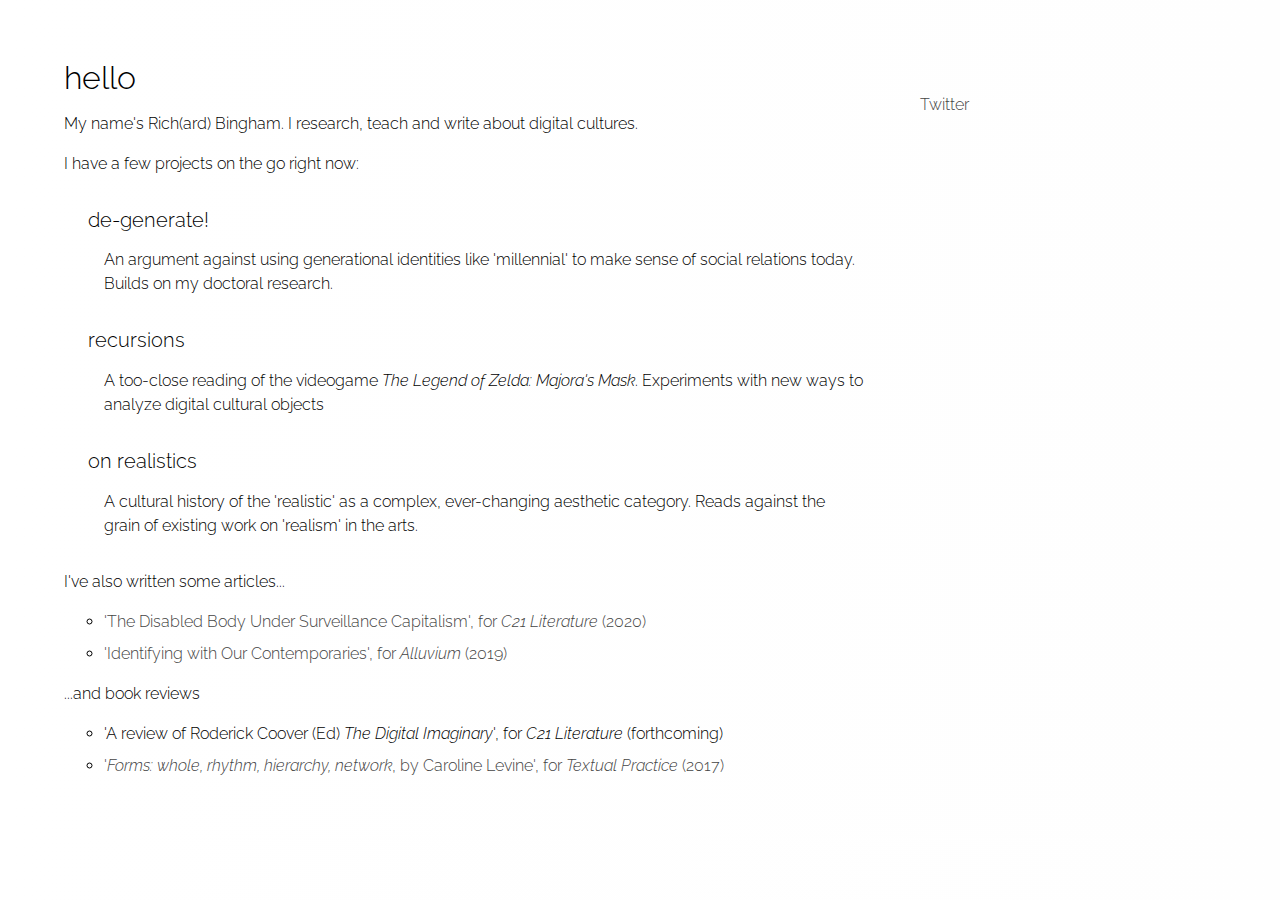
==== index.html @ 7418fbd2 "update" ====
<!doctype html> 

<html>
    <head>
		<meta charset='utf-8'>
        <title>rich bingham</title>
		<link rel='stylesheet' type='text/css' href='normalize.css'> 
		<link rel='stylesheet' type='text/css' href='style.css'>
		<script src='jquery-3.5.1.min.js'></script>
		<script>
		// Fade in body
			$(document).ready(function() {
				$('body').hide().fadeIn(500);
			});
		</script>
    </head>
    <body>
		<div id='centre'>
			<h1>hello</h1>
			<p>My name's Rich(ard) Bingham. I research, teach and write about digital cultures.</p>
			<div class = 'projects'>
				<p>I have a few projects on the go right now:</p>
				<ul>
					<li>
						<h2>de-generate!</h2>
						<p>An argument against using  generational identities like 'millennial' to make sense of social relations today. Builds on my doctoral research.</p>
					</li>
					<li>
						<h2>recursions</h2>
							<p>A too-close reading of the videogame <cite>The Legend of Zelda: Majora's Mask</cite>. Experiments with new ways to analyze digital cultural objects</p>
					</li>
					<li>
						<h2>on realistics</h2>
							<p>A cultural history of the 'realistic' as a complex, ever-changing aesthetic category. Reads against the grain of existing work on 'realism' in the arts.</p>
					</li>
				</ul>
			</div>
			<div class = 'pubs'>
				<p>I've also written some articles...</p>
				<ul>
					<li><a href='https://c21.openlibhums.org/article/id/1770/'>'The Disabled Body Under Surveillance Capitalism', for <cite>C21 Literature</cite> (2020)</a></li>
					<li><a href='https://www.alluvium-journal.org/2019/03/04/identifying-with-our-contemporaries/'>'Identifying with Our Contemporaries', for <cite>Alluvium</cite> (2019)</a></li>
				</ul>
				<p>...and book reviews</p>
				<ul>
					<li>'A review of Roderick Coover (Ed) <cite>The Digital Imaginary</cite>', for <cite>C21 Literature</cite> (forthcoming)
					</li>
					<li><a href='https://www.tandfonline.com/doi/full/10.1080/0950236X.2017.1371454'>'<cite>Forms: whole, rhythm, hierarchy, network</cite>, by Caroline Levine', for <cite>Textual Practice </cite> (2017)</a>
					</li>
				</ul>
			</div>
		</div>
		<div id='left'></div>
		<div id='right'>
			<div class='socials'>
				<ul>
					<li><a href='https://twitter.com/binghari'>Twitter</a></li>
				</ul>
			</div>
		</div>
    </body>
</html>
---- style.css ----
@charset utf-8;
@import url(https://fonts.googleapis.com/css2?family=Raleway:wght@300;400&display=swap);

body {
	background: #fff;
	background: -webkit-linear-gradient(to right, #fff, #fefefe);
	background: linear-gradient(to right, #fff, #fefefe);
	
	display: flex;
	flex-direction: column;
	
	font-size: 25px;
	font-family: 'Raleway', sans-serif;
	font-weight: 300;
	line-height: 1.5em;
	
	margin: 5vh 5vw 5vh 5vw;
}

a, a:visited {
	color: #444;
	text-decoration: none;
}

a:hover {
	text-decoration: underline;
}

h1, h2 {
	font-weight: 300;
}

h2 {
	font-size: 1.25em;
}

.projects ul, .socials ul {
	list-style: none;
	margin-left: -1em;
}
.projects ul>li {
	margin: 2em 0 2em 0;
}
.projects li>p {
	margin-left: 1em;
}

.pubs ul {
	list-style: circle;
}
.pubs li {
	margin: .5em 0 .5em 0;
}

.socials {
	margin-top: 3em;
}

@media screen and (min-width: 768px) {
	body {
		font-size: 20px;
	}
	#centre {
		order: 2;
		max-width: 50em;
	}
	#left {
		order: 1;
	}
	#right {
		order: 3;
	}
}

@media screen and (min-width: 1250px) {
	body {
		font-size: 16px;
		flex-direction: row;
	}
	
	.socials {
		margin-left: 2em;
	}
}
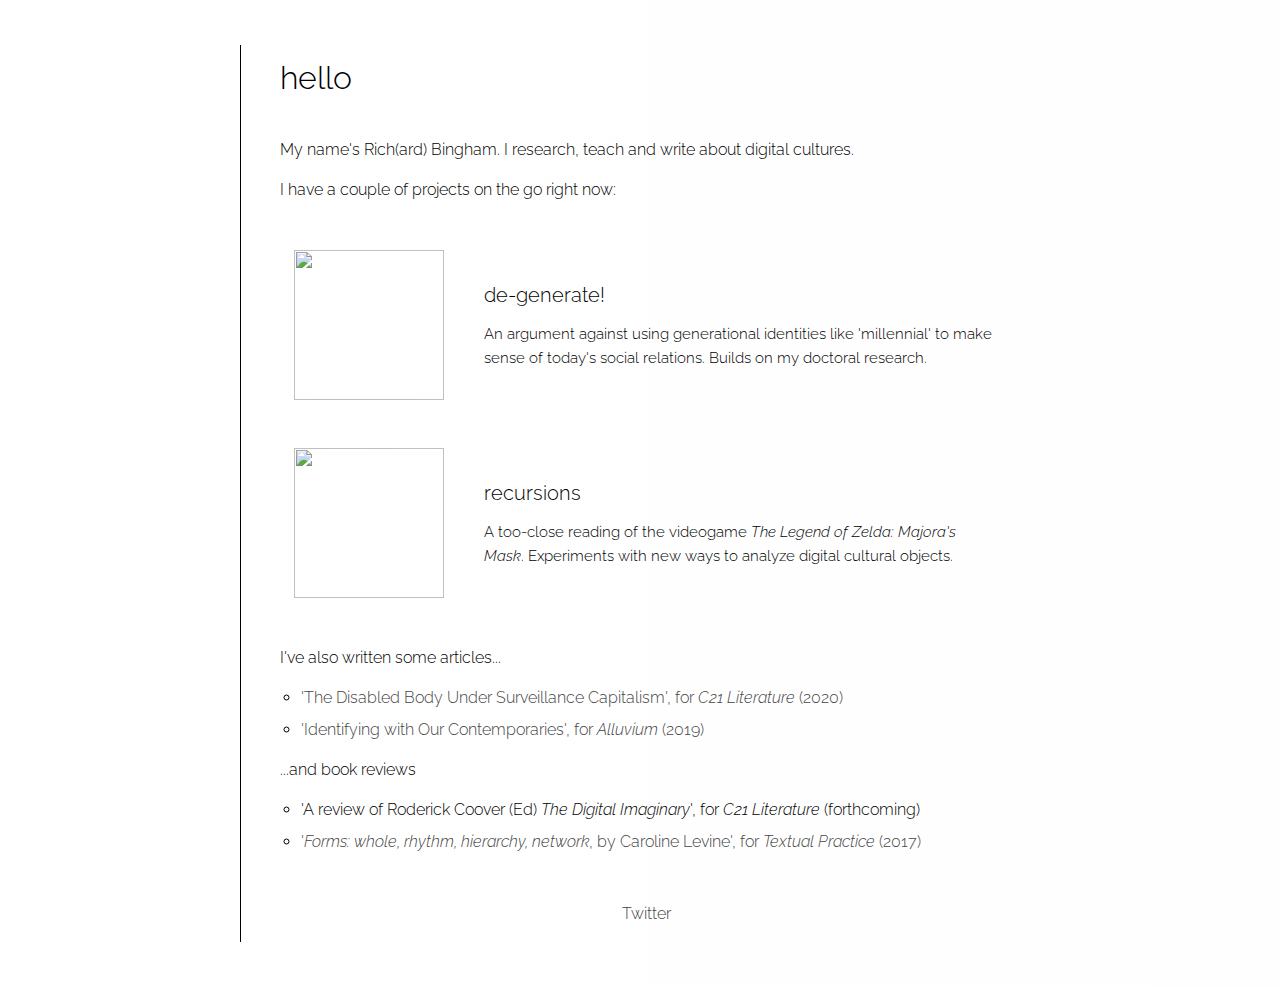
==== commit dc4af943: "Update index.html" ====
--- a/index.html
+++ b/index.html
@@ -10,7 +10,7 @@
 		<script>
 		// Fade in body
 			$(document).ready(function() {
-				$('body').hide().fadeIn(500);
+				$('body').hide().fadeIn(750);
 			});
 		</script>
     </head>
@@ -19,20 +19,23 @@
 			<h1>hello</h1>
 			<p>My name's Rich(ard) Bingham. I research, teach and write about digital cultures.</p>
 			<div class = 'projects'>
-				<p>I have a few projects on the go right now:</p>
+				<p>I have a couple of projects on the go right now:</p>
 				<ul>
 					<li>
-						<h2>de-generate!</h2>
-						<p>An argument against using  generational identities like 'millennial' to make sense of social relations today. Builds on my doctoral research.</p>
+						<img src="degenerate_thumbnail.png">
+						<div><h2>de-generate!</h2>
+							<p>An argument against using  generational identities like 'millennial' to make sense of today's social relations. Builds on my doctoral research.</p></div>
 					</li>
-					<li>
-						<h2>recursions</h2>
-							<p>A too-close reading of the videogame <cite>The Legend of Zelda: Majora's Mask</cite>. Experiments with new ways to analyze digital cultural objects</p>
+				<li>
+					<img src="recursions_thumbnail.png">
+						<div><h2>recursions</h2>
+						<p>A too-close reading of the videogame <cite>The Legend of Zelda: Majora's Mask</cite>. Experiments with new ways to analyze digital cultural objects.</p></div> 
 					</li>
-					<li>
-						<h2>on realistics</h2>
-							<p>A cultural history of the 'realistic' as a complex, ever-changing aesthetic category. Reads against the grain of existing work on 'realism' in the arts.</p>
-					</li>
+				<!--	<li>
+						<img src="realistics_thumbnail.png">
+						<div><h2>on realistics</h2>
+							<p>A cultural history of the 'realistic' as a complex, ever-changing aesthetic category. Reads against the grain of existing work on 'realism' in the arts.</p></div> 
+					</li> -->
 				</ul>
 			</div>
 			<div class = 'pubs'>
@@ -49,14 +52,14 @@
 					</li>
 				</ul>
 			</div>
+			<div class='socials'>
+					<ul>
+						<li><a href='https://twitter.com/binghari'>Twitter</a></li>
+					</ul>
+			</div>
 		</div>
 		<div id='left'></div>
 		<div id='right'>
-			<div class='socials'>
-				<ul>
-					<li><a href='https://twitter.com/binghari'>Twitter</a></li>
-				</ul>
-			</div>
 		</div>
     </body>
 </html>--- a/style.css
+++ b/style.css
@@ -9,7 +9,7 @@
 	display: flex;
 	flex-direction: column;
 	
-	font-size: 25px;
+	font-size: 16px;
 	font-family: 'Raleway', sans-serif;
 	font-weight: 300;
 	line-height: 1.5em;
@@ -33,20 +33,31 @@
 h2 {
 	font-size: 1.25em;
 }
-
 .projects ul, .socials ul {
+	margin-left: -2.6em;
 	list-style: none;
-	margin-left: -1em;
+	text-align: center;	
 }
-.projects ul>li {
-	margin: 2em 0 2em 0;
+.projects li {
+	margin: 3em 0 3em 0;
+}
+.projects li>img {
+	width: 70vw;
+	height: 70vw;
 }
 .projects li>p {
 	margin-left: 1em;
 }
+.projects li>div {
+	display: flex;
+	flex-direction: column;
+	justify-content: center;
+	text-align: center;
+}
 
 .pubs ul {
 	list-style: circle;
+	margin-left: -1.2em;
 }
 .pubs li {
 	margin: .5em 0 .5em 0;
@@ -56,9 +67,9 @@
 	margin-top: 3em;
 }
 
-@media screen and (min-width: 768px) {
+@media screen and (min-width: 767px) {
 	body {
-		font-size: 20px;
+		flex-direction: row;
 	}
 	#centre {
 		order: 2;
@@ -66,19 +77,51 @@
 	}
 	#left {
 		order: 1;
+		width: 10vw;
 	}
 	#right {
 		order: 3;
+		width: 10vw;
+	}
+	h1 {
+		margin-bottom: 1.5em;
+	}
+	h2 {
+		margin-bottom: 0;
+	}
+	.projects ul>li {
+		text-align: left;
+		margin: 3em 1em 3em 1em;
+		display: flex;
+	}
+	.projects div>p {
+		font-size: 15px;
+	}
+	.projects li>img {
+		width: 150px;
+		height: 150px;
+		margin-right: 2.5em;
+	}
+	.projects li>div {
+		display: flex;
+		justify-content: center;
+		text-align: left;
+	}
+	.pubs li {
+		margin-left: 0;
 	}
 }
 
 @media screen and (min-width: 1250px) {
-	body {
-		font-size: 16px;
-		flex-direction: row;
+	
+	#left {
+		width: 22vw;
+		margin-right: 3vw;
+		border-right: 1px solid black;
+	
 	}
-	
-	.socials {
-		margin-left: 2em;
+	#right {
+		width: 25vw;
 	}
+
 }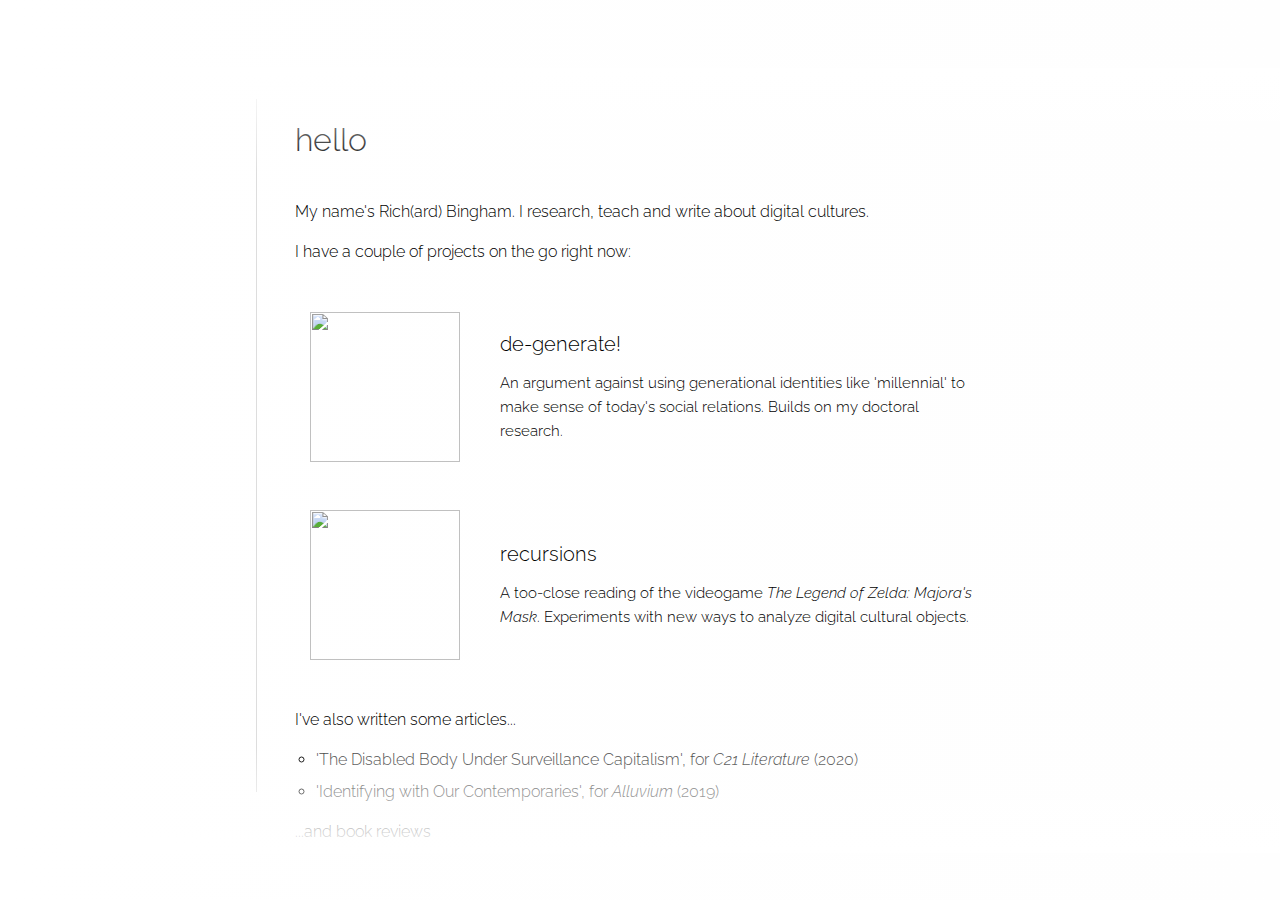
==== commit 3600b098: "fix fade" ====
--- a/index.html
+++ b/index.html
@@ -3,6 +3,7 @@
 <html>
     <head>
 		<meta charset='utf-8'>
+		<meta name='viewport' content='width=device-width'>
         <title>rich bingham</title>
 		<link rel='stylesheet' type='text/css' href='normalize.css'> 
 		<link rel='stylesheet' type='text/css' href='style.css'>
@@ -26,8 +27,8 @@
 						<div><h2>de-generate!</h2>
 							<p>An argument against using  generational identities like 'millennial' to make sense of today's social relations. Builds on my doctoral research.</p></div>
 					</li>
-				<li>
-					<img src="recursions_thumbnail.png">
+					<li>
+						<img src="recursions_thumbnail.png">
 						<div><h2>recursions</h2>
 						<p>A too-close reading of the videogame <cite>The Legend of Zelda: Majora's Mask</cite>. Experiments with new ways to analyze digital cultural objects.</p></div> 
 					</li>
--- a/style.css
+++ b/style.css
@@ -1,5 +1,13 @@
 @charset utf-8;
 @import url(https://fonts.googleapis.com/css2?family=Raleway:wght@300;400&display=swap);
+
+/* Test */
+
+/* * {
+	border: 1px solid red;
+} */
+
+/* Default/mobile */
 
 body {
 	background: #fff;
@@ -67,13 +75,15 @@
 	margin-top: 3em;
 }
 
-@media screen and (min-width: 767px) {
+/* Tablet */
+
+@media screen and (min-width: 768px) {
 	body {
 		flex-direction: row;
 	}
 	#centre {
 		order: 2;
-		max-width: 50em;
+		max-width: 40em;
 	}
 	#left {
 		order: 1;
@@ -84,7 +94,7 @@
 		width: 10vw;
 	}
 	h1 {
-		margin-bottom: 1.5em;
+		margin: 1.75em 0 1.5em 0;
 	}
 	h2 {
 		margin-bottom: 0;
@@ -112,16 +122,56 @@
 	}
 }
 
+/* Desktop */
+
 @media screen and (min-width: 1250px) {
 	
+	body {
+		margin-top: 8vh;
+	}
+	body::before, body::after {
+  		position: absolute;  
+		height: 13%;
+		width: 100%;
+		content: "";
+		pointer-events: none;
+	}
+	body::before {
+		top: 7.5vh;
+		background: linear-gradient(to bottom,
+			rgba(255,255,255, 1), 
+			rgba(255,255,255, 0) 90% 
+		);		
+
+	} 
+	body::after {
+		bottom: 5.25vh;	
+		background: linear-gradient(to top,
+			rgba(255,255,255, 1),
+			rgba(255,255,255, 0) 90%
+		);
+	} 
+	#centre::-webkit-scrollbar{
+		display: none;
+	}
+	#centre {
+		height: 85vh;
+		max-width: 50em;
+		overflow-y: scroll;
+		-ms-overflow-style: none;  /* IE and Edge */
+  		scrollbar-width: none;  /* Firefox */
+	}
 	#left {
-		width: 22vw;
-		margin-right: 3vw;
-		border-right: 1px solid black;
-	
+		width: 25vw;
+		margin: 3vh 3vw 5vh 0;
+		border-right: 1px solid #ddd;
 	}
 	#right {
-		width: 25vw;
+		width: 28vw;
+	}
+	
+	.socials {
+		margin-bottom: 5em;
 	}
 
 }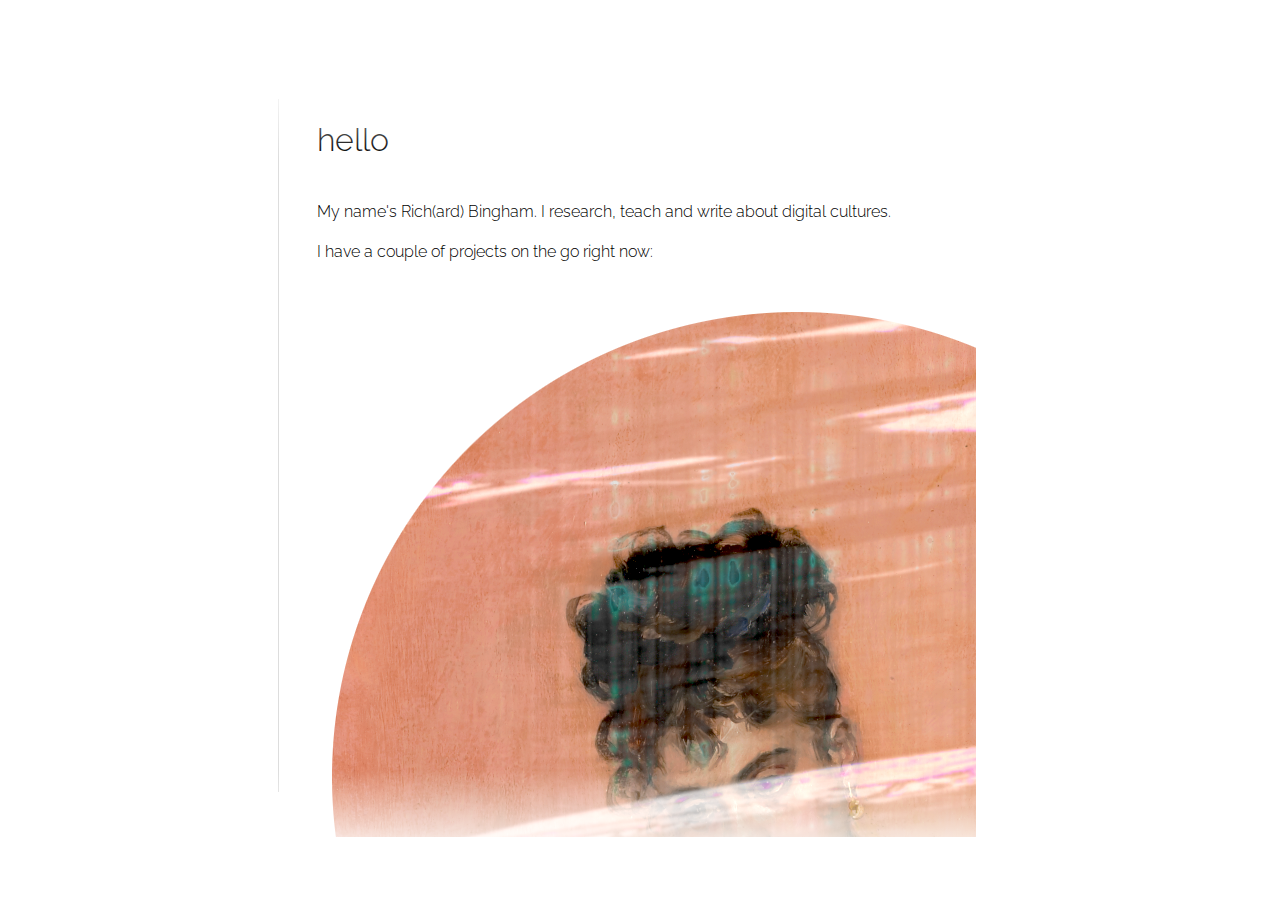
==== commit b50167cf: "project links" ====
--- a/index.html
+++ b/index.html
@@ -23,14 +23,18 @@
 				<p>I have a couple of projects on the go right now:</p>
 				<ul>
 					<li>
-						<img src="degenerate_thumbnail.png">
+						<a href='degenerate/index.html'>
+						<img src="/degenerate/degenerate_thumbnail.png">
 						<div><h2>de-generate!</h2>
 							<p>An argument against using  generational identities like 'millennial' to make sense of today's social relations. Builds on my doctoral research.</p></div>
+						</a>
 					</li>
 					<li>
-						<img src="recursions_thumbnail.png">
+						<a href='recursions/index.html'>
+						<img src="/recursions/recursions_thumbnail.png">
 						<div><h2>recursions</h2>
 						<p>A too-close reading of the videogame <cite>The Legend of Zelda: Majora's Mask</cite>. Experiments with new ways to analyze digital cultural objects.</p></div> 
+						</a>
 					</li>
 				<!--	<li>
 						<img src="realistics_thumbnail.png">
--- a/style.css
+++ b/style.css
@@ -11,8 +11,6 @@
 
 body {
 	background: #fff;
-	background: -webkit-linear-gradient(to right, #fff, #fefefe);
-	background: linear-gradient(to right, #fff, #fefefe);
 	
 	display: flex;
 	flex-direction: column;
@@ -131,7 +129,7 @@
 	}
 	body::before, body::after {
   		position: absolute;  
-		height: 13%;
+		height: 10%;
 		width: 100%;
 		content: "";
 		pointer-events: none;
@@ -140,15 +138,14 @@
 		top: 7.5vh;
 		background: linear-gradient(to bottom,
 			rgba(255,255,255, 1), 
-			rgba(255,255,255, 0) 90% 
+			rgba(255,255,255, 0) 
 		);		
-
 	} 
 	body::after {
-		bottom: 5.25vh;	
+		bottom: 4.5vh;	
 		background: linear-gradient(to top,
 			rgba(255,255,255, 1),
-			rgba(255,255,255, 0) 90%
+			rgba(255,255,255, 0)
 		);
 	} 
 	#centre::-webkit-scrollbar{
@@ -171,7 +168,7 @@
 	}
 	
 	.socials {
-		margin-bottom: 5em;
+		margin-bottom: 6em;
 	}
 
 }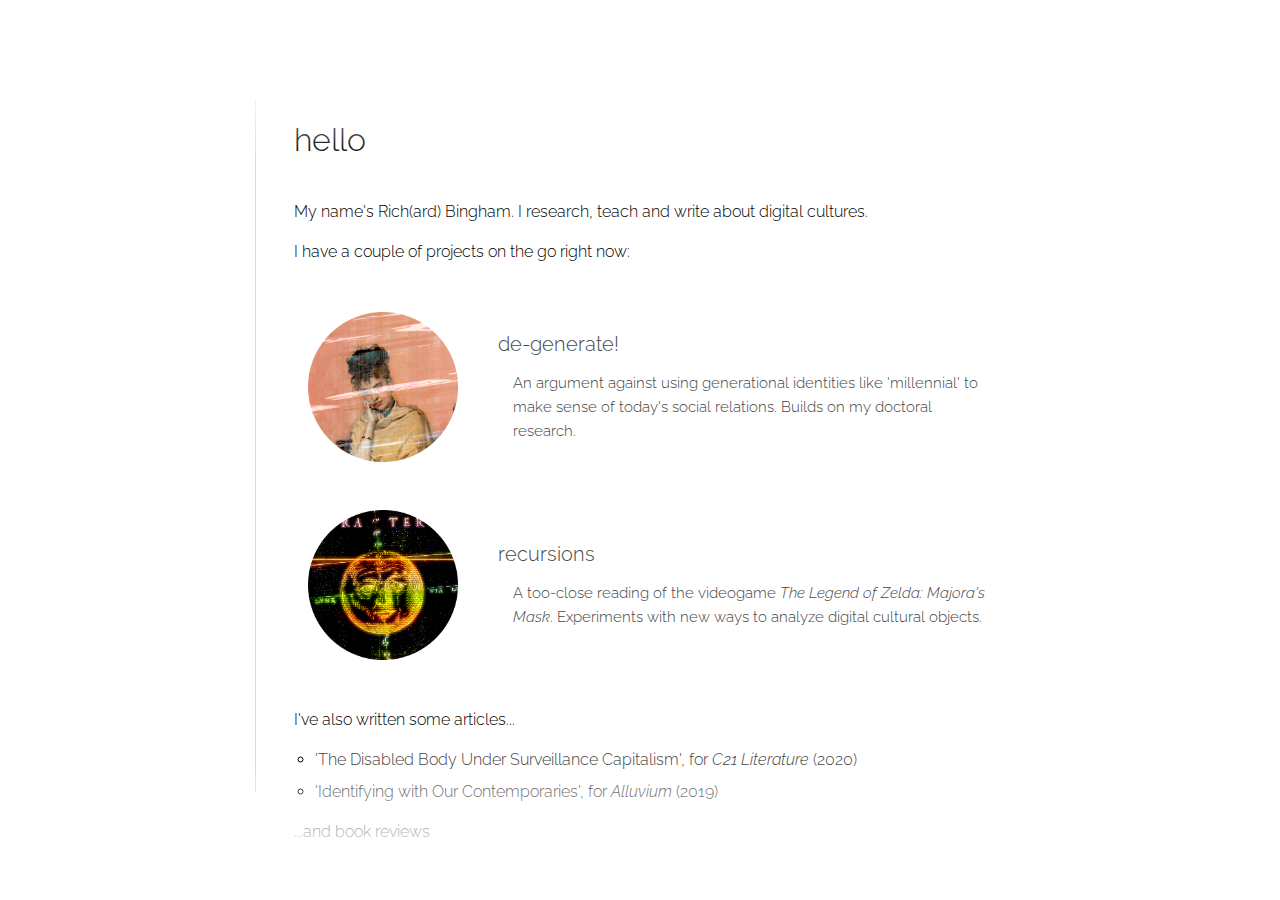
==== commit 63c9993f: "fix flex errors" ====
--- a/index.html
+++ b/index.html
@@ -22,20 +22,20 @@
 			<div class = 'projects'>
 				<p>I have a couple of projects on the go right now:</p>
 				<ul>
+					<a href='degenerate/index.html'>
 					<li>
-						<a href='degenerate/index.html'>
-						<img src="/degenerate/degenerate_thumbnail.png">
+						<img src='degenerate/degenerate_thumbnail.png'>
 						<div><h2>de-generate!</h2>
 							<p>An argument against using  generational identities like 'millennial' to make sense of today's social relations. Builds on my doctoral research.</p></div>
-						</a>
 					</li>
+					</a>
+					<a href='recursions/index.html'>
 					<li>
-						<a href='recursions/index.html'>
-						<img src="/recursions/recursions_thumbnail.png">
+						<img src='recursions/recursions_thumbnail.png'>
 						<div><h2>recursions</h2>
 						<p>A too-close reading of the videogame <cite>The Legend of Zelda: Majora's Mask</cite>. Experiments with new ways to analyze digital cultural objects.</p></div> 
-						</a>
 					</li>
+					</a>
 				<!--	<li>
 						<img src="realistics_thumbnail.png">
 						<div><h2>on realistics</h2>
--- a/style.css
+++ b/style.css
@@ -47,14 +47,14 @@
 .projects li {
 	margin: 3em 0 3em 0;
 }
-.projects li>img {
+.projects li img {
 	width: 70vw;
 	height: 70vw;
 }
-.projects li>p {
+.projects li p {
 	margin-left: 1em;
 }
-.projects li>div {
+.projects li div {
 	display: flex;
 	flex-direction: column;
 	justify-content: center;
@@ -97,20 +97,20 @@
 	h2 {
 		margin-bottom: 0;
 	}
-	.projects ul>li {
+	.projects ul li {
 		text-align: left;
 		margin: 3em 1em 3em 1em;
 		display: flex;
 	}
-	.projects div>p {
+	.projects div p {
 		font-size: 15px;
 	}
-	.projects li>img {
+	.projects li img {
 		width: 150px;
 		height: 150px;
 		margin-right: 2.5em;
 	}
-	.projects li>div {
+	.projects li div {
 		display: flex;
 		justify-content: center;
 		text-align: left;
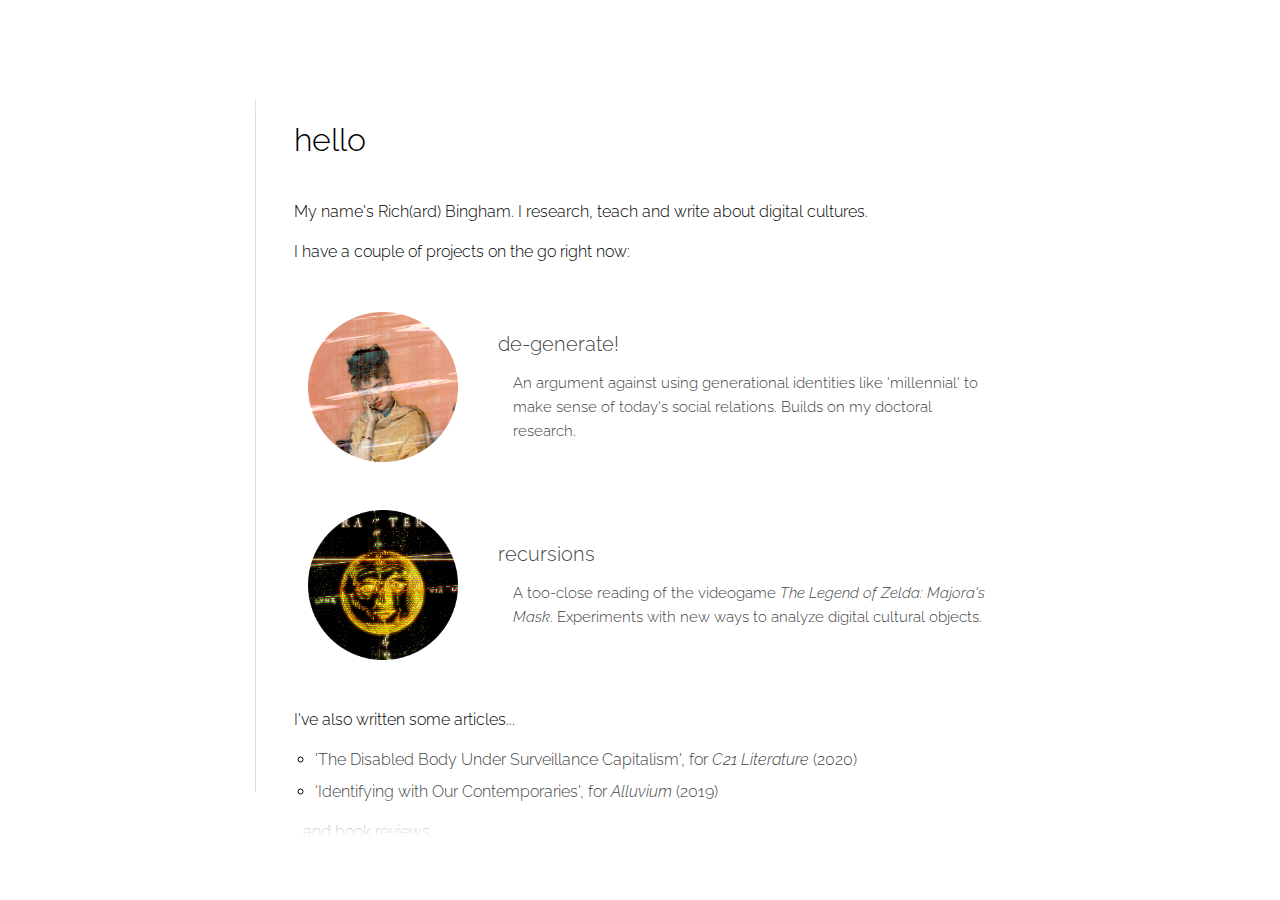
==== commit 053378d1: "article page and sidenote code" ====
--- a/index.html
+++ b/index.html
@@ -49,12 +49,16 @@
 					<li><a href='https://c21.openlibhums.org/article/id/1770/'>'The Disabled Body Under Surveillance Capitalism', for <cite>C21 Literature</cite> (2020)</a></li>
 					<li><a href='https://www.alluvium-journal.org/2019/03/04/identifying-with-our-contemporaries/'>'Identifying with Our Contemporaries', for <cite>Alluvium</cite> (2019)</a></li>
 				</ul>
-				<p>...and book reviews</p>
+				<p>...and book reviews...</p>
 				<ul>
 					<li>'A review of Roderick Coover (Ed) <cite>The Digital Imaginary</cite>', for <cite>C21 Literature</cite> (forthcoming)
 					</li>
 					<li><a href='https://www.tandfonline.com/doi/full/10.1080/0950236X.2017.1371454'>'<cite>Forms: whole, rhythm, hierarchy, network</cite>, by Caroline Levine', for <cite>Textual Practice </cite> (2017)</a>
 					</li>
+				</ul>
+				<p>...and other bits and pieces</p>
+				<ul>
+					<li><a href='https://crossedlines.co.uk/online-exhibition/'>'<cite>Remainder</cite>', '<cite>How to be both</cite>', and '<cite>The Ministry of Utmost Happiness</cite>' for the <cite>Crossed Lines</cite> online exhibition (2020)</a></li>
 				</ul>
 			</div>
 			<div class='socials'>
--- a/style.css
+++ b/style.css
@@ -129,20 +129,20 @@
 	}
 	body::before, body::after {
   		position: absolute;  
-		height: 10%;
+		height: 5%;
 		width: 100%;
 		content: "";
 		pointer-events: none;
 	}
 	body::before {
-		top: 7.5vh;
+		top: 7.75vh;
 		background: linear-gradient(to bottom,
 			rgba(255,255,255, 1), 
-			rgba(255,255,255, 0) 
+			rgba(255,255,255, 0)
 		);		
 	} 
 	body::after {
-		bottom: 4.5vh;	
+		bottom: 7vh;	
 		background: linear-gradient(to top,
 			rgba(255,255,255, 1),
 			rgba(255,255,255, 0)
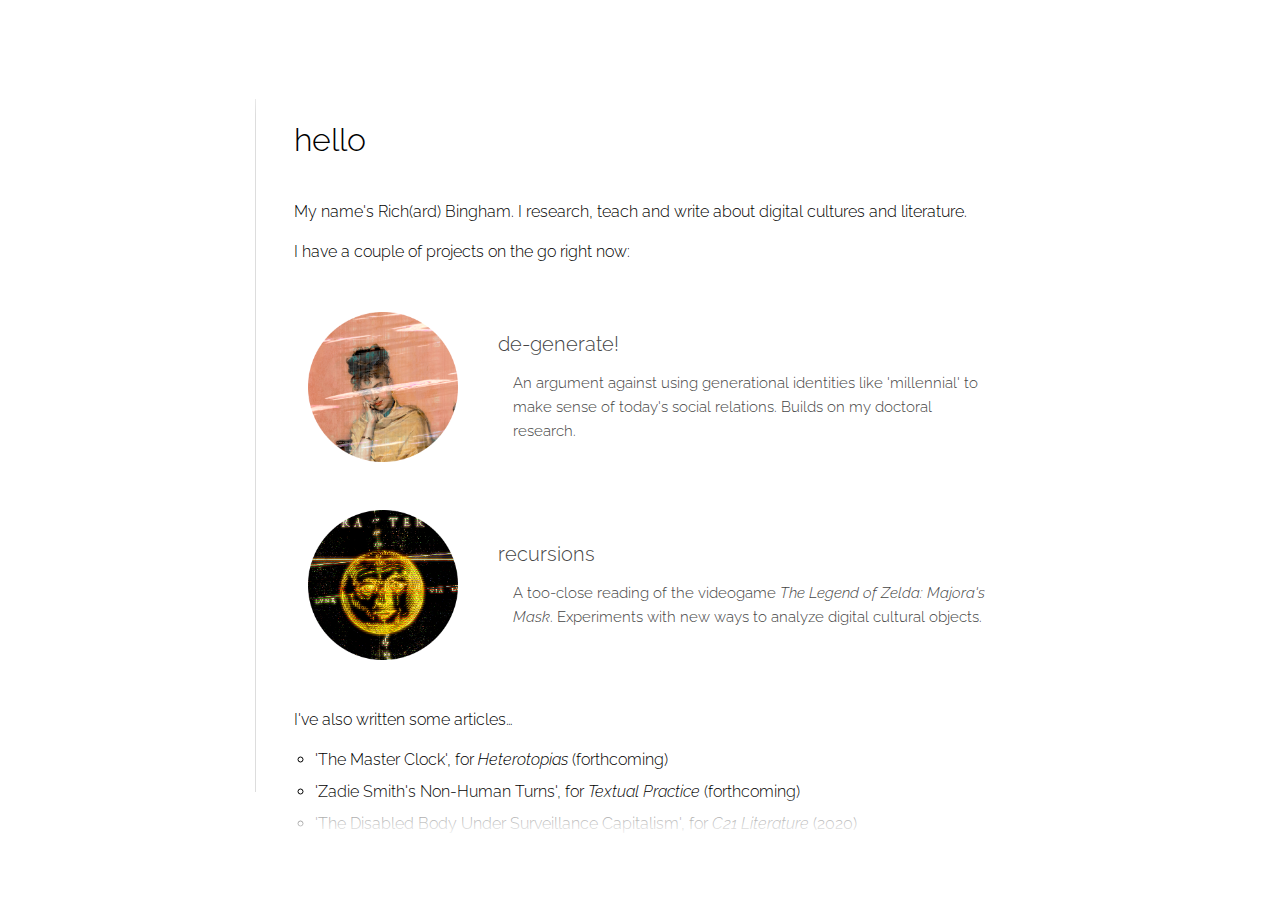
==== commit dc479d7c: "Update index.html" ====
--- a/index.html
+++ b/index.html
@@ -8,17 +8,12 @@
 		<link rel='stylesheet' type='text/css' href='normalize.css'> 
 		<link rel='stylesheet' type='text/css' href='style.css'>
 		<script src='jquery-3.5.1.min.js'></script>
-		<script>
-		// Fade in body
-			$(document).ready(function() {
-				$('body').hide().fadeIn(750);
-			});
-		</script>
+		<script src='script.js'></script>
     </head>
     <body>
 		<div id='centre'>
 			<h1>hello</h1>
-			<p>My name's Rich(ard) Bingham. I research, teach and write about digital cultures.</p>
+			<p>My name's Rich(ard) Bingham. I research, teach and write about digital cultures and literature.</p>
 			<div class = 'projects'>
 				<p>I have a couple of projects on the go right now:</p>
 				<ul>
@@ -44,19 +39,21 @@
 				</ul>
 			</div>
 			<div class = 'pubs'>
-				<p>I've also written some articles...</p>
+				<p>I've also written some articles&#8230;</p>
 				<ul>
+					<li>'The Master Clock', for <cite>Heterotopias</cite> (forthcoming)</li>
+					<li>'Zadie Smith's Non-Human Turns', for <cite>Textual Practice</cite> (forthcoming)</li>
 					<li><a href='https://c21.openlibhums.org/article/id/1770/'>'The Disabled Body Under Surveillance Capitalism', for <cite>C21 Literature</cite> (2020)</a></li>
 					<li><a href='https://www.alluvium-journal.org/2019/03/04/identifying-with-our-contemporaries/'>'Identifying with Our Contemporaries', for <cite>Alluvium</cite> (2019)</a></li>
 				</ul>
-				<p>...and book reviews...</p>
+				<p>&#8230;and book reviews&#8230;</p>
 				<ul>
 					<li>'A review of Roderick Coover (Ed) <cite>The Digital Imaginary</cite>', for <cite>C21 Literature</cite> (forthcoming)
 					</li>
 					<li><a href='https://www.tandfonline.com/doi/full/10.1080/0950236X.2017.1371454'>'<cite>Forms: whole, rhythm, hierarchy, network</cite>, by Caroline Levine', for <cite>Textual Practice </cite> (2017)</a>
 					</li>
 				</ul>
-				<p>...and other bits and pieces</p>
+				<p>&#8230;and other bits and pieces</p>
 				<ul>
 					<li><a href='https://crossedlines.co.uk/online-exhibition/'>'<cite>Remainder</cite>', '<cite>How to be both</cite>', and '<cite>The Ministry of Utmost Happiness</cite>' for the <cite>Crossed Lines</cite> online exhibition (2020)</a></li>
 				</ul>
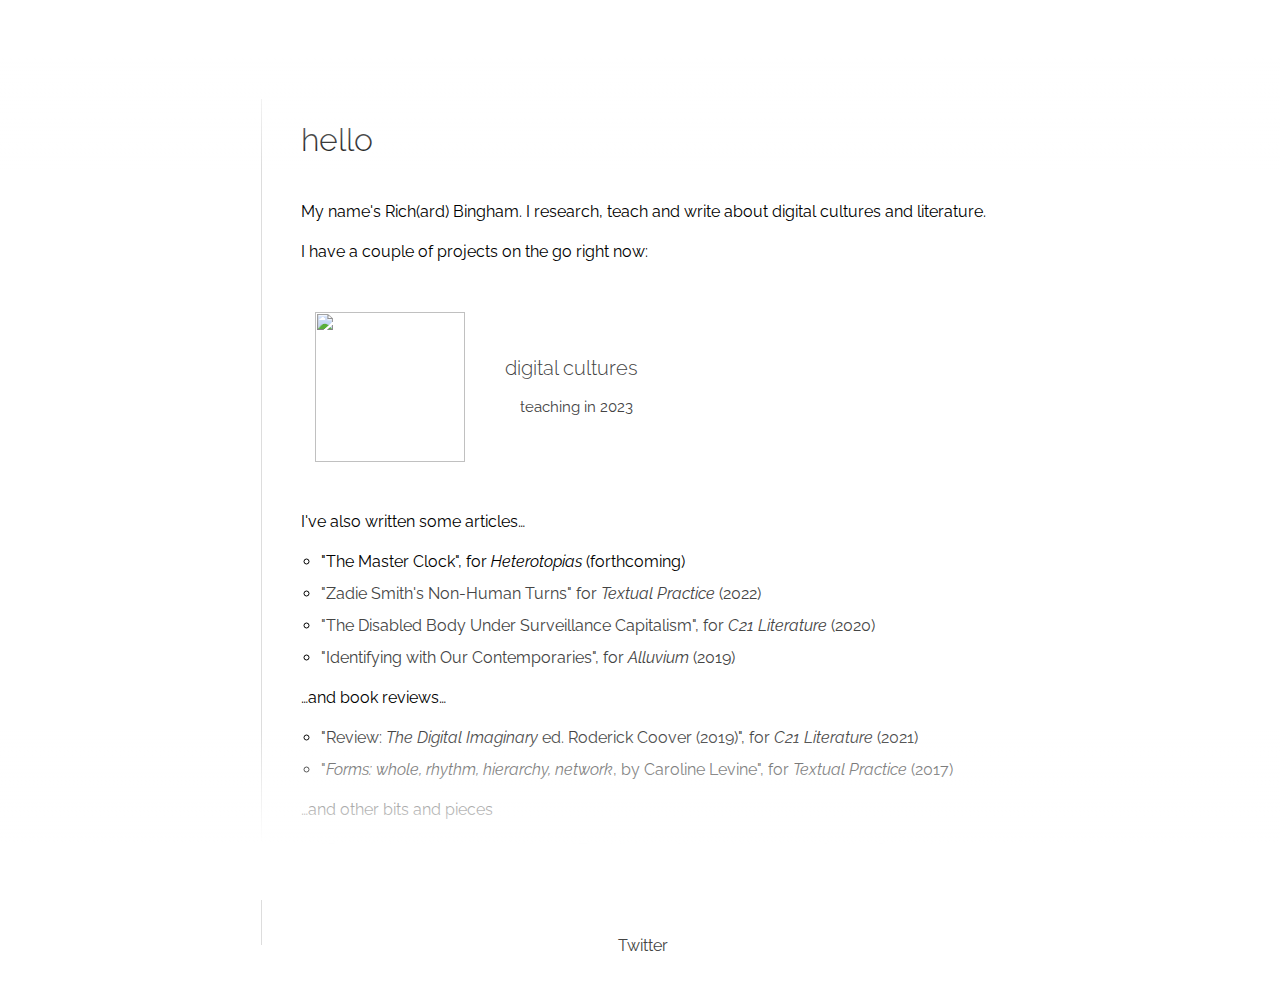
==== commit f59ee5f9: "Update index.html" ====
--- a/index.html
+++ b/index.html
@@ -17,45 +17,33 @@
 			<div class = 'projects'>
 				<p>I have a couple of projects on the go right now:</p>
 				<ul>
-					<a href='degenerate/index.html'>
+					<a href='digital_cultures/index.html'>
 					<li>
-						<img src='degenerate/degenerate_thumbnail.png'>
-						<div><h2>de-generate!</h2>
-							<p>An argument against using  generational identities like 'millennial' to make sense of today's social relations. Builds on my doctoral research.</p></div>
+						<img src=''>
+						<div><h2>digital cultures</h2>
+							<p>teaching in 2023</p></div>
 					</li>
 					</a>
-					<a href='recursions/index.html'>
-					<li>
-						<img src='recursions/recursions_thumbnail.png'>
-						<div><h2>recursions</h2>
-						<p>A too-close reading of the videogame <cite>The Legend of Zelda: Majora's Mask</cite>. Experiments with new ways to analyze digital cultural objects.</p></div> 
-					</li>
-					</a>
-				<!--	<li>
-						<img src="realistics_thumbnail.png">
-						<div><h2>on realistics</h2>
-							<p>A cultural history of the 'realistic' as a complex, ever-changing aesthetic category. Reads against the grain of existing work on 'realism' in the arts.</p></div> 
-					</li> -->
 				</ul>
 			</div>
 			<div class = 'pubs'>
 				<p>I've also written some articles&#8230;</p>
 				<ul>
-					<li>'The Master Clock', for <cite>Heterotopias</cite> (forthcoming)</li>
-					<li>'Zadie Smith's Non-Human Turns', for <cite>Textual Practice</cite> (forthcoming)</li>
-					<li><a href='https://c21.openlibhums.org/article/id/1770/'>'The Disabled Body Under Surveillance Capitalism', for <cite>C21 Literature</cite> (2020)</a></li>
-					<li><a href='https://www.alluvium-journal.org/2019/03/04/identifying-with-our-contemporaries/'>'Identifying with Our Contemporaries', for <cite>Alluvium</cite> (2019)</a></li>
+					<li>"The Master Clock", for <cite>Heterotopias</cite> (forthcoming)</li>
+					<li><a href='https://www.tandfonline.com/doi/full/10.1080/0950236X.2022.2030120'>"Zadie Smith's Non-Human Turns" for <cite>Textual Practice</cite> (2022)</li>
+					<li><a href='https://c21.openlibhums.org/article/id/1770/'>"The Disabled Body Under Surveillance Capitalism", for <cite>C21 Literature</cite> (2020)</a></li>
+					<li><a href='https://www.alluvium-journal.org/2019/03/04/identifying-with-our-contemporaries/'>"Identifying with Our Contemporaries", for <cite>Alluvium</cite> (2019)</a></li>
 				</ul>
 				<p>&#8230;and book reviews&#8230;</p>
 				<ul>
-					<li>'A review of Roderick Coover (Ed) <cite>The Digital Imaginary</cite>', for <cite>C21 Literature</cite> (forthcoming)
-					</li>
-					<li><a href='https://www.tandfonline.com/doi/full/10.1080/0950236X.2017.1371454'>'<cite>Forms: whole, rhythm, hierarchy, network</cite>, by Caroline Levine', for <cite>Textual Practice </cite> (2017)</a>
+					<li><a href='https://c21.openlibhums.org/article/id/3372/'>"Review: <cite>The Digital Imaginary</cite> ed. Roderick Coover (2019)", for <cite>C21 Literature</cite> (2021)
+					</a></li>
+					<li><a href='https://www.tandfonline.com/doi/full/10.1080/0950236X.2017.1371454'>"<cite>Forms: whole, rhythm, hierarchy, network</cite>, by Caroline Levine", for <cite>Textual Practice </cite> (2017)</a>
 					</li>
 				</ul>
 				<p>&#8230;and other bits and pieces</p>
 				<ul>
-					<li><a href='https://crossedlines.co.uk/online-exhibition/'>'<cite>Remainder</cite>', '<cite>How to be both</cite>', and '<cite>The Ministry of Utmost Happiness</cite>' for the <cite>Crossed Lines</cite> online exhibition (2020)</a></li>
+					<li><a href='https://crossedlines.co.uk/online-exhibition/'>"<cite>Remainder</cite>", "<cite>How to be both</cite>", and "<cite>The Ministry of Utmost Happiness</cite>" for the <cite>Crossed Lines</cite> online exhibition (2020)</a></li>
 				</ul>
 			</div>
 			<div class='socials'>
--- a/style.css
+++ b/style.css
@@ -1,5 +1,5 @@
 @charset utf-8;
-@import url(https://fonts.googleapis.com/css2?family=Raleway:wght@300;400&display=swap);
+@import url(https://fonts.googleapis.com/css2?family=Raleway:wght@400;500&display=swap);
 
 /* Test */
 
@@ -11,13 +11,11 @@
 
 body {
 	background: #fff;
-	
 	display: flex;
 	flex-direction: column;
-	
 	font-size: 16px;
 	font-family: 'Raleway', sans-serif;
-	font-weight: 300;
+	font-weight: 400;
 	line-height: 1.5em;
 	
 	margin: 5vh 5vw 5vh 5vw;
@@ -30,6 +28,7 @@
 
 a:hover {
 	text-decoration: underline;
+	text-decoration-color: #ddd;
 }
 
 h1, h2 {
@@ -60,7 +59,9 @@
 	justify-content: center;
 	text-align: center;
 }
-
+.projects a:visited {
+	color: #444;
+}
 .pubs ul {
 	list-style: circle;
 	margin-left: -1.2em;
@@ -72,16 +73,111 @@
 .socials {
 	margin-top: 3em;
 }
+.socials li {
+	margin-bottom: 1.2em;
+}
+
+/* Indexes */
+#index_header {
+	margin-bottom: 5em;
+}
+#index_header p {
+	margin: -1em 10% 0 10%;
+}
+#posts_preview {
+	margin-top: 2em;
+}
+#posts_preview, .socials ul {
+	margin-left: -2.6em;
+	list-style: none;
+}
+#posts_preview li {
+	margin: 3em 0 3em 0;
+	display: flex;
+	align-items: center;
+	padding: 1em;
+	transition: .5s;
+}
+.post_info p {
+	margin: .5em 0 .5em 0;
+	font-size: .9.2em;
+}
+time {
+	font-size: .8em;
+	color: #bbb;
+}
+#posts_preview li>img {
+	width: 30vw;
+	height: 30vw;
+	margin-right: 1em;
+}
+#posts_preview li>div {
+	display: flex;
+	flex-direction: column;
+	justify-content: center;
+}
+
+
+/* Article */
+
+nav {
+	position: absolute;
+	top: 0;
+	left: 2em;
+	text-align: left;
+	height: 1em;
+}
+
+nav a, nav a:visited {
+	color: #888;
+}
+
+article {
+	margin-top: 2em;
+	font-size: 1.1em;
+}
+.title_card {
+	margin-top: 2em;
+}
+
+.article_body {
+	margin-top: 1em;
+	position: relative;
+	display: flex;
+	flex-direction: column;
+}
+
+.article_body p {
+	margin: .5em 0;
+}
+.citation {
+	font-size: .7em;
+}
+.note {
+	order: 100;
+	font-size: .9em;
+} 
+.note:first-of-type {
+	margin-top: 2em;
+}
+.note > .ref {
+	text-align: left;
+	text-indent: -1em;
+	margin-left: 1em;
+} 
+.ref sub {
+	font-size: .85em;
+}
 
 /* Tablet */
 
 @media screen and (min-width: 768px) {
 	body {
+		margin: inherit 0;
 		flex-direction: row;
 	}
 	#centre {
 		order: 2;
-		max-width: 40em;
 	}
 	#left {
 		order: 1;
@@ -118,6 +214,85 @@
 	.pubs li {
 		margin-left: 0;
 	}
+	
+	/* Indexes */
+	
+	#index_header h1 {
+		margin-bottom: 1.5em;
+	}
+	#index_header p {
+		margin: 0 25% 0 25%;
+	}
+	#index_header {
+		margin-bottom: 8em;
+	}
+	#posts_preview li {
+		margin: 3em 1em 3em 1em;
+		align-items: flex-start;
+	}
+	#post_info p {
+		font-size: 15px;
+	}
+	#posts_preview li>img {
+		width: 15vw;
+		height: 15vw;
+		margin-right: 2.5em;
+	}
+	#posts_preview li>div {
+		margin-top: 1em;
+		display: flex;
+		justify-content: center;
+	}
+	
+	/* Articles */
+	
+	.article_body {
+		display: block;
+		margin: 3em 0;
+		font-size: 1em;
+		text-align: justify;
+		width: 100%;
+	}
+	.article_body p {
+		max-width: 77%;
+		margin: 1em 0;
+		line-height: 1.7em;
+	}
+	.note {
+		font-size: .75em;
+		line-height: 1.5em;
+		position: absolute; 
+		width: 24%;
+		left: 77%;
+		padding: 0;
+		cursor: pointer;
+		z-index: 0;
+	}
+	.note > .ref  {
+		width: 120%;
+		margin: 0 -2em 0 2em;
+		text-indent: -1em;
+	}
+	.ref_num {
+		color: #444;
+		font-size: .8em;
+		font-weight: bold;
+		vertical-align: super;
+		line-height: 1.5em;
+	}
+	.note:first-of-type {	
+		margin-top: 0;
+	}
+	.ref a {
+        color: inherit;
+    }
+	.ref_inactive {
+		display: inline;
+	}
+	.ref_active {
+		display: none;
+	}
+	
 }
 
 /* Desktop */
@@ -125,42 +300,35 @@
 @media screen and (min-width: 1250px) {
 	
 	body {
-		margin-top: 8vh;
+		margin: 8vh 0 0 0;
 	}
 	body::before, body::after {
-  		position: absolute;  
-		height: 5%;
+  		position: fixed;  
+		height: 25vh;
 		width: 100%;
 		content: "";
 		pointer-events: none;
 	}
 	body::before {
-		top: 7.75vh;
+		top: 0vh;
 		background: linear-gradient(to bottom,
-			rgba(255,255,255, 1), 
-			rgba(255,255,255, 0)
+			rgba(255,255,255, 1) 25%, 
+			rgba(255,255,255, 0) 75%
 		);		
 	} 
 	body::after {
-		bottom: 7vh;	
+		bottom: 0vh;	
 		background: linear-gradient(to top,
-			rgba(255,255,255, 1),
-			rgba(255,255,255, 0)
+			rgba(255,255,255, 1) 25%,
+			rgba(255,255,255, 0) 75%
 		);
 	} 
-	#centre::-webkit-scrollbar{
-		display: none;
-	}
 	#centre {
-		height: 85vh;
-		max-width: 50em;
-		overflow-y: scroll;
-		-ms-overflow-style: none;  /* IE and Edge */
-  		scrollbar-width: none;  /* Firefox */
+		max-width: 55em;
 	}
 	#left {
 		width: 25vw;
-		margin: 3vh 3vw 5vh 0;
+		margin: 3vh 3vw 5vh 0; 
 		border-right: 1px solid #ddd;
 	}
 	#right {
@@ -168,7 +336,17 @@
 	}
 	
 	.socials {
-		margin-bottom: 6em;
+		margin-bottom: 2em;
+	}
+	
+	/* Indexes */
+	
+	#posts_preview li {
+		margin: 4em 1em 4em 1em;
+	}
+	#posts_preview li>img {
+		width: 10em;
+		height: 10em;
 	}
 
 }